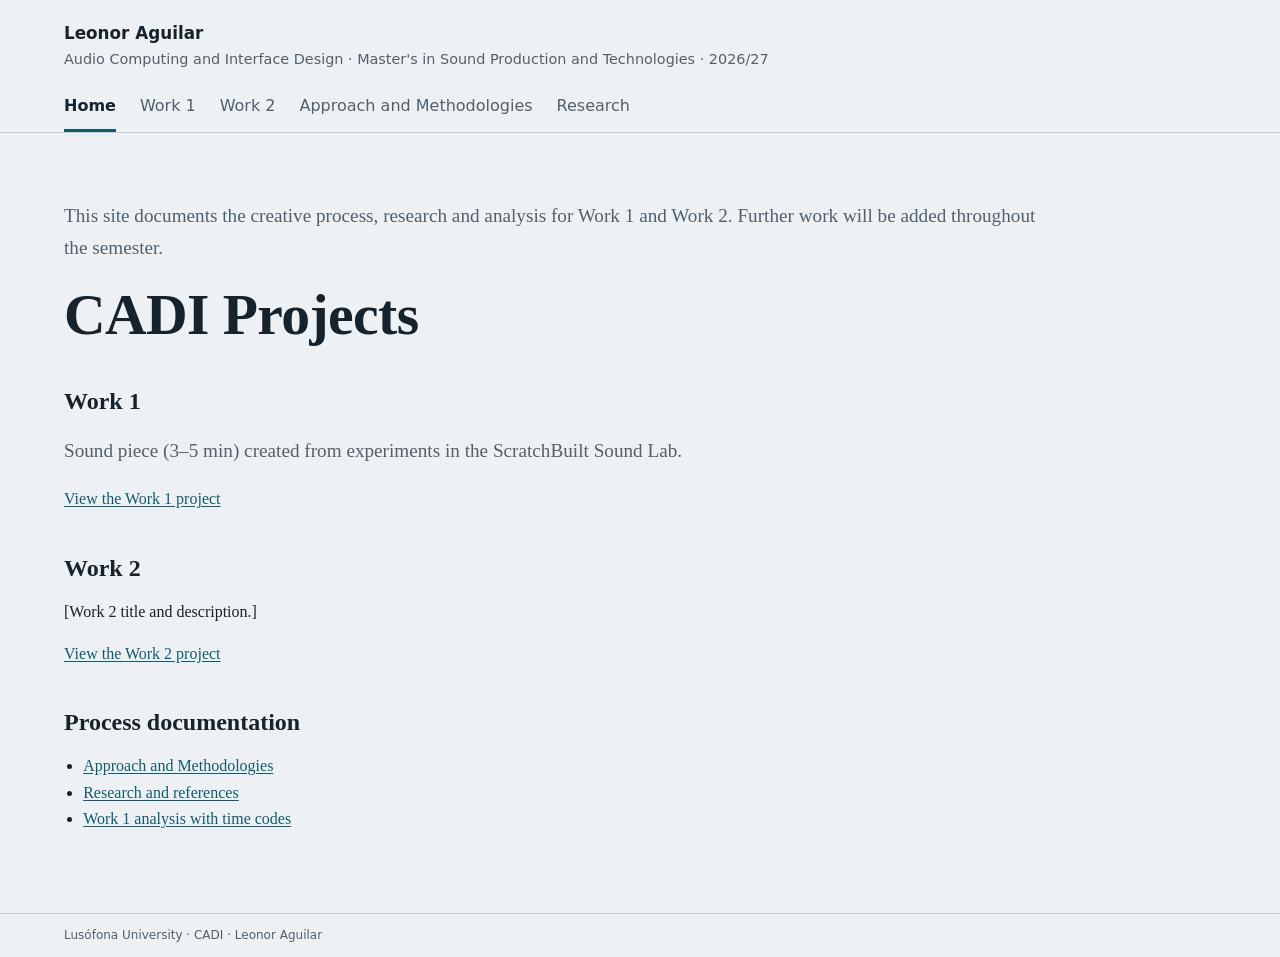
==== index.html @ 3d1f1cb6 "Add files via upload" ====
<!DOCTYPE html>
<html lang="en">
<head>
<meta charset="utf-8">
<meta name="viewport" content="width=device-width, initial-scale=1">
<title>Home · CADI · Leonor Aguilar</title>
<link rel="stylesheet" href="style.css">
</head>
<body>
<a class="skip" href="#main">Skip to content</a>
<header class="top">
<p class="id"><strong>Leonor Aguilar</strong> Audio Computing and Interface Design · Master's in Sound Production and Technologies · 2026/27</p>
<nav aria-label="Main"><a href="index.html" aria-current="page">Home</a><a href="work1.html">Work 1</a><a href="work2.html">Work 2</a><a href="abordagem.html">Approach and Methodologies</a><a href="pesquisa.html">Research</a></nav>
</header>
<main id="main">
<p class="lead">This site documents the creative process, research and analysis for Work 1 and Work 2. Further work will be added throughout the semester.</p>
<h1>CADI Projects</h1>
<h2>Work 1</h2>
<p class="lead">Sound piece (3–5 min) created from experiments in the ScratchBuilt Sound Lab.</p>
<p><a href="work1.html">View the Work 1 project</a></p>
<h2>Work 2</h2>
<p>[Work 2 title and description.]</p>
<p><a href="work2.html">View the Work 2 project</a></p>
<h2>Process documentation</h2>
<ul class="links">
<li><a href="abordagem.html">Approach and Methodologies</a></li>
<li><a href="pesquisa.html">Research and references</a></li>
<li><a href="work1.html#analysis">Work 1 analysis with time codes</a></li>
</ul>
</main>
<footer>Lusófona University · CADI · Leonor Aguilar</footer>
</body>
</html>
---- style.css ----
:root{--bg:#eef1f3;--ink:#16222c;--muted:#51606c;--line:#c5ced5;--accent:#0f5c6e;--paper:#fbfcfc}
@media (prefers-color-scheme:dark){:root{--bg:#10171c;--ink:#e6ecf0;--muted:#9aa9b4;--line:#2b3943;--accent:#6cc4d6;--paper:#162027}}
*{box-sizing:border-box}
html{font-size:100%}
body{min-height:100vh;display:flex;flex-direction:column;margin:0;background:var(--bg);color:var(--ink);font-family:"Iowan Old Style",Palatino,"Palatino Linotype",Georgia,serif;line-height:1.65}
.skip{position:absolute;left:-999px;top:0;background:var(--accent);color:#fff;padding:.5rem 1rem}
.skip:focus{left:0;z-index:10}
a{color:var(--accent);text-underline-offset:.15em}
a:focus-visible,audio:focus-visible{outline:3px solid var(--accent);outline-offset:3px}
.top{padding:1.25rem clamp(1rem,5vw,4rem) 0;border-bottom:1px solid var(--line);font-family:system-ui,-apple-system,"Segoe UI",sans-serif}
.id{margin:0 0 .75rem;font-size:.9rem;color:var(--muted)}
.id strong{display:block;font-size:1.05rem;color:var(--ink)}
nav{display:flex;flex-wrap:wrap;gap:0 1.5rem}
nav a{padding:.6rem 0;color:var(--muted);text-decoration:none;border-bottom:3px solid transparent}
nav a:hover{color:var(--ink)}
nav a[aria-current=page]{color:var(--ink);border-bottom-color:var(--accent);font-weight:600}
main{flex:1;max-width:70rem;margin:0;padding:3rem clamp(1rem,5vw,4rem) 4rem;text-align:left}
h1{font-size:clamp(2.2rem,6vw,3.6rem);line-height:1.1;margin:0 0 1.25rem;font-weight:600;letter-spacing:-.01em}
h2{font-size:1.5rem;margin:2.5rem 0 .75rem;line-height:1.25}
.work-title{font-size:1.5rem;line-height:1.25;margin:2.5rem 0 .75rem;font-weight:700;letter-spacing:normal}
h3{font-size:1.1rem;margin:0 0 .4rem;font-family:system-ui,-apple-system,"Segoe UI",sans-serif}
.lead{font-size:1.2rem;color:var(--muted)}
.player{margin:2rem 0;padding:1rem 1.25rem;background:var(--paper);border:1px solid var(--line);border-left:6px solid var(--accent)}
.player figcaption{font-family:system-ui,-apple-system,"Segoe UI",sans-serif;font-weight:600;margin-bottom:.6rem}
audio{width:100%;display:block}
img{max-width:100%;height:auto;display:block;margin-top:.75rem}
.exp{padding:1rem 0;border-top:1px solid var(--line)}
.links{padding-left:1.2rem}
.refs{padding-left:1.2rem}
.refs li{margin-bottom:.8rem}
.timeline{list-style:none;margin:1.25rem 0;padding:0;border-left:2px solid var(--line)}
.timeline li{display:grid;grid-template-columns:5rem 1fr;gap:1rem;padding:.5rem 0 .5rem 0;position:relative}
.timeline li::before{content:"";position:absolute;left:-6px;top:1.05rem;width:10px;height:10px;border-radius:50%;background:var(--accent)}
.timeline time{font-family:ui-monospace,SFMono-Regular,Menlo,monospace;font-size:.95rem;color:var(--accent);padding-left:1.25rem;padding-top:.15rem}
.timeline p{margin:0}
footer{padding:.75rem clamp(1rem,5vw,4rem);border-top:1px solid var(--line);color:var(--muted);font-family:system-ui,-apple-system,"Segoe UI",sans-serif;font-size:.75rem}
@media (max-width:30rem){.timeline li{grid-template-columns:1fr;gap:.1rem}}
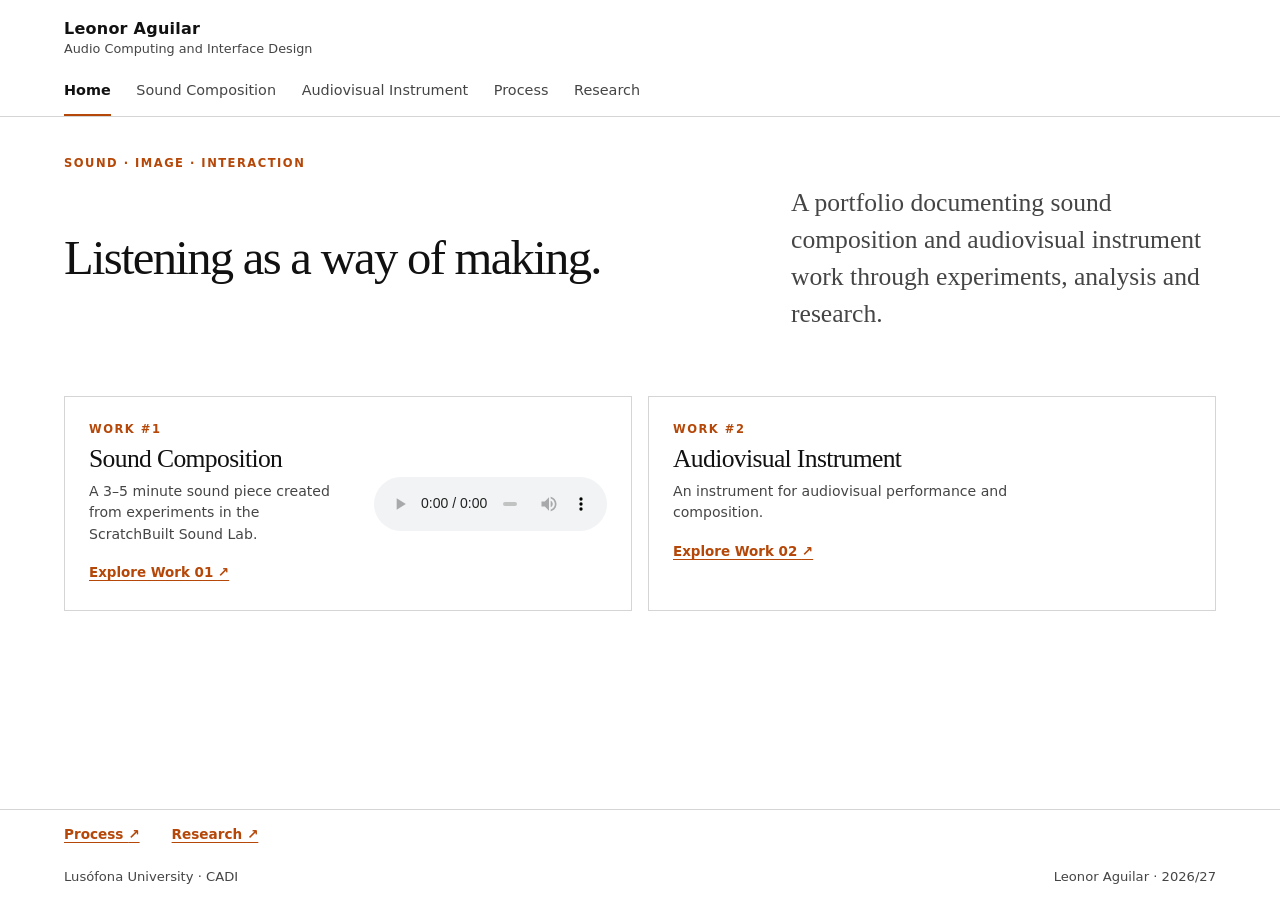
==== commit 7252d2e8: "Update portfolio design and audio" ====
--- a/index.html
+++ b/index.html
@@ -3,31 +3,61 @@
 <head>
 <meta charset="utf-8">
 <meta name="viewport" content="width=device-width, initial-scale=1">
+<meta name="description" content="Sound and interactive media projects by Leonor Aguilar for Audio Computing and Interface Design.">
 <title>Home · CADI · Leonor Aguilar</title>
 <link rel="stylesheet" href="style.css">
 </head>
 <body>
 <a class="skip" href="#main">Skip to content</a>
 <header class="top">
-<p class="id"><strong>Leonor Aguilar</strong> Audio Computing and Interface Design · Master's in Sound Production and Technologies · 2026/27</p>
-<nav aria-label="Main"><a href="index.html" aria-current="page">Home</a><a href="work1.html">Work 1</a><a href="work2.html">Work 2</a><a href="abordagem.html">Approach and Methodologies</a><a href="pesquisa.html">Research</a></nav>
+  <a class="identity" href="index.html" aria-label="Leonor Aguilar — Home">
+    <strong>Leonor Aguilar</strong>
+    <span>Audio Computing and Interface Design</span>
+  </a>
+  <nav aria-label="Main">
+    <a href="index.html" aria-current="page">Home</a>
+    <a href="work1.html">Sound Composition</a>
+    <a href="work2.html">Audiovisual Instrument</a>
+    <a href="abordagem.html">Process</a>
+    <a href="pesquisa.html">Research</a>
+  </nav>
 </header>
-<main id="main">
-<p class="lead">This site documents the creative process, research and analysis for Work 1 and Work 2. Further work will be added throughout the semester.</p>
-<h1>CADI Projects</h1>
-<h2>Work 1</h2>
-<p class="lead">Sound piece (3–5 min) created from experiments in the ScratchBuilt Sound Lab.</p>
-<p><a href="work1.html">View the Work 1 project</a></p>
-<h2>Work 2</h2>
-<p>[Work 2 title and description.]</p>
-<p><a href="work2.html">View the Work 2 project</a></p>
-<h2>Process documentation</h2>
-<ul class="links">
-<li><a href="abordagem.html">Approach and Methodologies</a></li>
-<li><a href="pesquisa.html">Research and references</a></li>
-<li><a href="work1.html#analysis">Work 1 analysis with time codes</a></li>
-</ul>
+<main id="main" class="home-main">
+  <section class="home-intro" aria-labelledby="site-title">
+    <p class="eyebrow">Sound · Image · Interaction</p>
+    <h1 id="site-title">Listening as a way of making.</h1>
+    <p class="intro-copy">A portfolio documenting sound composition and audiovisual instrument work through experiments, analysis and research.</p>
+  </section>
+
+  <section class="project-index" aria-label="Selected projects">
+    <article class="project-card project-card--sound">
+      <div class="project-card-copy">
+        <p class="eyebrow">Work #1</p>
+        <h2>Sound Composition</h2>
+        <p>A 3–5 minute sound piece created from experiments in the ScratchBuilt Sound Lab.</p>
+        <a class="text-link" href="work1.html">Explore Work 01 <span aria-hidden="true">↗</span></a>
+      </div>
+      <audio class="project-audio" controls preload="none" aria-label="Listen to Work 01"></audio>
+    </article>
+
+    <article class="project-card project-card--audiovisual">
+      <div class="project-card-copy">
+        <p class="eyebrow">Work #2</p>
+        <h2>Audiovisual Instrument</h2>
+        <p>An instrument for audiovisual performance and composition.</p>
+        <a class="text-link" href="work2.html">Explore Work 02 <span aria-hidden="true">↗</span></a>
+      </div>
+    </article>
+  </section>
+
 </main>
-<footer>Lusófona University · CADI · Leonor Aguilar</footer>
+<footer>
+  <nav class="project-footer-links" aria-label="More about this work">
+    <a href="abordagem.html">Process <span aria-hidden="true">↗</span></a>
+    <a href="pesquisa.html">Research <span aria-hidden="true">↗</span></a>
+  </nav>
+  <span>Lusófona University · CADI</span>
+  <span>Leonor Aguilar · 2026/27</span>
+</footer>
 </body>
 </html>
--- a/style.css
+++ b/style.css
@@ -1,37 +1,687 @@
-:root{--bg:#eef1f3;--ink:#16222c;--muted:#51606c;--line:#c5ced5;--accent:#0f5c6e;--paper:#fbfcfc}
-@media (prefers-color-scheme:dark){:root{--bg:#10171c;--ink:#e6ecf0;--muted:#9aa9b4;--line:#2b3943;--accent:#6cc4d6;--paper:#162027}}
-*{box-sizing:border-box}
-html{font-size:100%}
-body{min-height:100vh;display:flex;flex-direction:column;margin:0;background:var(--bg);color:var(--ink);font-family:"Iowan Old Style",Palatino,"Palatino Linotype",Georgia,serif;line-height:1.65}
-.skip{position:absolute;left:-999px;top:0;background:var(--accent);color:#fff;padding:.5rem 1rem}
-.skip:focus{left:0;z-index:10}
-a{color:var(--accent);text-underline-offset:.15em}
-a:focus-visible,audio:focus-visible{outline:3px solid var(--accent);outline-offset:3px}
-.top{padding:1.25rem clamp(1rem,5vw,4rem) 0;border-bottom:1px solid var(--line);font-family:system-ui,-apple-system,"Segoe UI",sans-serif}
-.id{margin:0 0 .75rem;font-size:.9rem;color:var(--muted)}
-.id strong{display:block;font-size:1.05rem;color:var(--ink)}
-nav{display:flex;flex-wrap:wrap;gap:0 1.5rem}
-nav a{padding:.6rem 0;color:var(--muted);text-decoration:none;border-bottom:3px solid transparent}
-nav a:hover{color:var(--ink)}
-nav a[aria-current=page]{color:var(--ink);border-bottom-color:var(--accent);font-weight:600}
-main{flex:1;max-width:70rem;margin:0;padding:3rem clamp(1rem,5vw,4rem) 4rem;text-align:left}
-h1{font-size:clamp(2.2rem,6vw,3.6rem);line-height:1.1;margin:0 0 1.25rem;font-weight:600;letter-spacing:-.01em}
-h2{font-size:1.5rem;margin:2.5rem 0 .75rem;line-height:1.25}
-.work-title{font-size:1.5rem;line-height:1.25;margin:2.5rem 0 .75rem;font-weight:700;letter-spacing:normal}
-h3{font-size:1.1rem;margin:0 0 .4rem;font-family:system-ui,-apple-system,"Segoe UI",sans-serif}
-.lead{font-size:1.2rem;color:var(--muted)}
-.player{margin:2rem 0;padding:1rem 1.25rem;background:var(--paper);border:1px solid var(--line);border-left:6px solid var(--accent)}
-.player figcaption{font-family:system-ui,-apple-system,"Segoe UI",sans-serif;font-weight:600;margin-bottom:.6rem}
-audio{width:100%;display:block}
-img{max-width:100%;height:auto;display:block;margin-top:.75rem}
-.exp{padding:1rem 0;border-top:1px solid var(--line)}
-.links{padding-left:1.2rem}
-.refs{padding-left:1.2rem}
-.refs li{margin-bottom:.8rem}
-.timeline{list-style:none;margin:1.25rem 0;padding:0;border-left:2px solid var(--line)}
-.timeline li{display:grid;grid-template-columns:5rem 1fr;gap:1rem;padding:.5rem 0 .5rem 0;position:relative}
-.timeline li::before{content:"";position:absolute;left:-6px;top:1.05rem;width:10px;height:10px;border-radius:50%;background:var(--accent)}
-.timeline time{font-family:ui-monospace,SFMono-Regular,Menlo,monospace;font-size:.95rem;color:var(--accent);padding-left:1.25rem;padding-top:.15rem}
-.timeline p{margin:0}
-footer{padding:.75rem clamp(1rem,5vw,4rem);border-top:1px solid var(--line);color:var(--muted);font-family:system-ui,-apple-system,"Segoe UI",sans-serif;font-size:.75rem}
-@media (max-width:30rem){.timeline li{grid-template-columns:1fr;gap:.1rem}}
+:root {
+  color-scheme: light dark;
+  --bg: #ffffff;
+  --paper: #ffffff;
+  --ink: #111111;
+  --muted: #454545;
+  --line: #d5d5d5;
+  --accent: #b54708;
+  --accent-soft: #fff0e5;
+  --focus: #111111;
+  --display: "Iowan Old Style", "Palatino Linotype", Palatino, Georgia, serif;
+  --body: system-ui, -apple-system, "Segoe UI", sans-serif;
+}
+
+@media (prefers-color-scheme: dark) {
+  :root {
+    --bg: #111111;
+    --paper: #1b1b1b;
+    --ink: #ffffff;
+    --muted: #c6c6c6;
+    --line: #444444;
+    --accent: #ff9a52;
+    --accent-soft: #382317;
+    --focus: #ffffff;
+  }
+}
+
+* {
+  box-sizing: border-box;
+}
+
+html {
+  scroll-behavior: smooth;
+  scroll-padding-top: 1rem;
+}
+
+body {
+  display: flex;
+  min-height: 100vh;
+  flex-direction: column;
+  margin: 0;
+  background: var(--bg);
+  color: var(--ink);
+  font-family: var(--body);
+  line-height: 1.65;
+}
+
+a {
+  color: var(--accent);
+  text-underline-offset: 0.2em;
+  text-decoration-thickness: 0.08em;
+}
+
+a:hover {
+  text-decoration-thickness: 0.14em;
+}
+
+a:focus-visible,
+audio:focus-visible,
+time[role="button"]:focus-visible {
+  outline: 3px solid var(--focus);
+  outline-offset: 4px;
+}
+
+audio {
+  accent-color: var(--accent);
+}
+
+.skip {
+  position: absolute;
+  top: 0.5rem;
+  left: -9999px;
+  z-index: 2;
+  padding: 0.65rem 1rem;
+  background: var(--accent);
+  color: var(--bg);
+}
+
+.skip:focus {
+  left: 0.5rem;
+}
+
+.top {
+  padding: 1.1rem clamp(1.25rem, 5vw, 5rem) 0;
+  border-bottom: 1px solid var(--line);
+}
+
+.identity {
+  display: flex;
+  width: fit-content;
+  flex-direction: column;
+  color: var(--ink);
+  line-height: 1.4;
+  text-decoration: none;
+}
+
+.identity strong {
+  font-size: 1rem;
+  letter-spacing: 0.015em;
+}
+
+.identity span {
+  color: var(--muted);
+  font-size: 0.8rem;
+}
+
+.top nav {
+  display: flex;
+  flex-wrap: wrap;
+  gap: 0 1.6rem;
+  margin-top: 0.8rem;
+}
+
+.top nav a {
+  padding: 0.55rem 0 0.65rem;
+  border-bottom: 2px solid transparent;
+  color: var(--muted);
+  font-size: 0.9rem;
+  text-decoration: none;
+}
+
+.top nav a:hover {
+  color: var(--ink);
+}
+
+.top nav a[aria-current="page"] {
+  border-bottom-color: var(--accent);
+  color: var(--ink);
+  font-weight: 650;
+}
+
+main {
+  width: 100%;
+  max-width: none;
+  flex: 1;
+  margin: 0;
+  padding: clamp(1.25rem, 3vw, 2.5rem) clamp(1.25rem, 5vw, 5rem);
+}
+
+h1,
+h2,
+h3,
+p,
+figure,
+ul,
+ol {
+  margin-top: 0;
+}
+
+h1,
+h2,
+h3 {
+  font-family: var(--display);
+  font-weight: 500;
+  line-height: 1.12;
+}
+
+h1 {
+  max-width: 20ch;
+  margin-bottom: 0.9rem;
+  font-size: clamp(2rem, 4vw, 3.6rem);
+  letter-spacing: -0.035em;
+}
+
+h2 {
+  margin-bottom: 0.9rem;
+  font-size: clamp(1.75rem, 3vw, 2.4rem);
+  letter-spacing: -0.025em;
+}
+
+h3 {
+  margin-bottom: 0.6rem;
+  font-family: var(--body);
+  font-size: 1.05rem;
+  font-weight: 650;
+  letter-spacing: -0.01em;
+}
+
+.eyebrow {
+  margin-bottom: 0.8rem;
+  color: var(--accent);
+  font-size: 0.72rem;
+  font-weight: 700;
+  letter-spacing: 0.13em;
+  line-height: 1.4;
+  text-transform: uppercase;
+}
+
+.home-main {
+  max-width: none;
+}
+
+.home-intro {
+  display: grid;
+  max-width: none;
+  grid-template-columns: minmax(0, 1.2fr) minmax(0, 0.8fr);
+  column-gap: clamp(2rem, 7vw, 7rem);
+  align-items: end;
+  padding: 0 0 clamp(2.5rem, 5vw, 4.5rem);
+}
+
+.home-intro .eyebrow {
+  grid-column: 1 / -1;
+}
+
+.home-intro h1 {
+  grid-column: 1;
+  grid-row: 2 / span 2;
+  align-self: center;
+  max-width: none;
+  margin-bottom: 0;
+  font-size: clamp(2.35rem, 3.8vw, 3.35rem);
+}
+
+.intro-copy {
+  grid-column: 2;
+  grid-row: 2;
+  align-self: center;
+  max-width: 48ch;
+  margin-bottom: 0;
+  color: var(--muted);
+  font-family: var(--display);
+  font-size: clamp(1.2rem, 2vw, 1.6rem);
+  line-height: 1.45;
+}
+
+.project-index {
+  display: grid;
+  grid-template-columns: repeat(2, minmax(0, 1fr));
+  gap: 1rem;
+}
+
+.project-card {
+  min-width: 0;
+  padding: clamp(1rem, 2vw, 1.5rem);
+  border: 1px solid var(--line);
+  border-bottom: 1px solid var(--line);
+  background: var(--paper);
+}
+
+.project-card--sound {
+  display: grid;
+  grid-template-columns: minmax(0, 1fr) minmax(14rem, 0.9fr);
+  align-items: center;
+  gap: clamp(1rem, 2vw, 2rem);
+}
+
+.project-card-copy {
+  max-width: 34rem;
+}
+
+.project-card-copy h2 {
+  margin-bottom: 0.45rem;
+  font-size: clamp(1.4rem, 2vw, 1.8rem);
+}
+
+.project-card-copy > p:not(.eyebrow) {
+  max-width: 38ch;
+  margin-bottom: 0.65rem;
+  color: var(--muted);
+  font-size: 0.88rem;
+  line-height: 1.5;
+}
+
+.project-card-copy .eyebrow {
+  margin-bottom: 0.5rem;
+}
+
+.text-link {
+  display: inline-block;
+  margin-top: 0.45rem;
+  font-size: 0.84rem;
+  font-weight: 650;
+}
+
+.project-card .project-audio {
+  width: 100%;
+  max-width: 100%;
+  margin-top: 0;
+}
+
+.secondary-links,
+.project-footer-links {
+  display: flex;
+  flex-wrap: wrap;
+  gap: 0.75rem 2rem;
+  margin-top: 2rem;
+  padding-top: 1rem;
+}
+
+.secondary-links a,
+.project-footer-links a {
+  font-size: 0.9rem;
+  font-weight: 600;
+}
+
+.project-heading {
+  max-width: 72rem;
+  padding-bottom: clamp(1.75rem, 4vw, 3rem);
+}
+
+.research-page > .project-heading {
+  padding-bottom: 0;
+}
+
+.research-page > .project-heading + .content-section {
+  margin-top: clamp(2.5rem, 5vw, 4rem);
+}
+
+.project-heading h1 {
+  margin-bottom: 1rem;
+}
+
+.project-summary,
+.section-intro {
+  max-width: 60ch;
+  margin-bottom: 0;
+  color: var(--muted);
+  font-family: var(--display);
+  font-size: clamp(1.15rem, 2vw, 1.45rem);
+  line-height: 1.5;
+}
+
+.contents {
+  display: flex;
+  flex-wrap: wrap;
+  gap: 0.45rem 1.4rem;
+  margin: 0 0 2.5rem;
+  padding-block: 0.9rem;
+}
+
+.contents a {
+  font-size: 0.8rem;
+  font-weight: 600;
+}
+
+.media-panel {
+  margin: 0 0 clamp(3rem, 8vw, 6rem);
+  padding: clamp(1.1rem, 3vw, 2rem);
+  border: 1px solid var(--line);
+  border-left: 4px solid var(--accent);
+  background: var(--paper);
+}
+
+.audio-player-panel {
+  padding: 0;
+  border: 0;
+  background: transparent;
+}
+
+.work2-media-panel {
+  max-width: none;
+  padding: 0;
+  border: 0;
+  background: transparent;
+}
+
+.media-panel figcaption {
+  display: flex;
+  flex-wrap: wrap;
+  align-items: baseline;
+  justify-content: space-between;
+  gap: 0.5rem 1rem;
+  margin-bottom: 1rem;
+}
+
+.media-panel figcaption strong {
+  font-family: var(--display);
+  font-size: 1.25rem;
+  font-weight: 500;
+}
+
+.media-panel .eyebrow {
+  margin-bottom: 0;
+}
+
+.media-panel audio,
+.media-panel video,
+.project-audio {
+  display: block;
+  width: 100%;
+  margin-top: 0.75rem;
+}
+
+.project-video {
+  width: min(100%, 36rem);
+  margin-inline: auto;
+  aspect-ratio: 16 / 9;
+  background: var(--ink);
+  object-fit: contain;
+}
+
+.audio-note {
+  margin-top: 0.6rem;
+}
+
+.asset-placeholder {
+  margin-bottom: 0;
+  padding: 1rem;
+  border: 1px dashed var(--line);
+  color: var(--muted);
+  font-size: 0.88rem;
+}
+
+code {
+  color: var(--ink);
+  font-family: ui-monospace, SFMono-Regular, Menlo, monospace;
+  font-size: 0.9em;
+  overflow-wrap: anywhere;
+}
+
+.content-section {
+  margin-block: clamp(2.5rem, 5vw, 4rem);
+}
+
+.content-section > .eyebrow {
+  margin-bottom: 0.7rem;
+}
+
+.content-section > p:not(.eyebrow),
+.analysis-section > p,
+.process-item p,
+.experiment p,
+.project-sections p {
+  max-width: 70ch;
+}
+
+.analysis-section {
+  max-width: 76ch;
+}
+
+.analysis-section {
+  margin-top: 2.5rem;
+}
+
+.analysis-section h3 {
+  margin-top: 0;
+}
+
+.timeline {
+  margin: 1.3rem 0 2rem;
+  padding: 0;
+  list-style: none;
+}
+
+.timeline li {
+  position: relative;
+  display: grid;
+  grid-template-columns: 4.5rem minmax(0, 1fr);
+  gap: 1rem;
+  padding: 0.65rem 0;
+}
+
+.timeline li::before {
+  position: absolute;
+  top: 1.15rem;
+  left: -4px;
+  width: 7px;
+  height: 7px;
+  border-radius: 50%;
+  background: var(--accent);
+  content: "";
+}
+
+.timeline time {
+  padding: 0.12rem 0 0 0.9rem;
+  color: var(--accent);
+  font-family: ui-monospace, SFMono-Regular, Menlo, monospace;
+  font-size: 0.86rem;
+  font-variant-numeric: tabular-nums;
+}
+
+.timeline time[role="button"] {
+  cursor: pointer;
+  text-decoration: underline;
+  text-underline-offset: 0.2em;
+}
+
+.timeline p {
+  margin: 0;
+}
+
+.project-sections {
+  display: grid;
+  grid-template-columns: repeat(2, minmax(0, 1fr));
+  gap: 0 2rem;
+  max-width: 90rem;
+}
+
+.project-sections .content-section {
+  padding-top: 1.4rem;
+}
+
+.process-grid {
+  display: grid;
+  grid-template-columns: repeat(3, minmax(0, 1fr));
+  gap: clamp(1rem, 2vw, 2rem);
+  margin-top: 1.25rem;
+  max-width: 96rem;
+}
+
+.process-item {
+  min-width: 0;
+}
+
+.process-item h3 {
+  padding-bottom: 0.7rem;
+}
+
+.process-item p,
+.experiment p {
+  color: var(--muted);
+  font-size: 0.92rem;
+}
+
+.experiment-list {
+  margin-top: 2rem;
+  max-width: 96rem;
+}
+
+.experiment {
+  display: grid;
+  grid-template-columns: minmax(0, 1fr) minmax(14rem, 0.8fr);
+  align-items: center;
+  gap: 1.5rem;
+  padding: 1.5rem 0;
+}
+
+.experiment .eyebrow {
+  margin-bottom: 0.45rem;
+  color: var(--accent);
+}
+
+.experiment h3 {
+  margin-top: 0;
+}
+
+.experiment audio {
+  display: block;
+  width: min(100%, 32rem);
+  min-height: 3.5rem;
+  margin-top: 0.75rem;
+}
+
+.experiment .asset-placeholder {
+  min-height: 5rem;
+}
+
+.reference-list,
+.bibliography {
+  padding-left: 1.25rem;
+}
+
+.reference-list {
+  list-style-type: decimal;
+}
+
+.reference-list li,
+.bibliography li {
+  padding: 0.8rem 0 0.8rem 0.3rem;
+}
+
+.reference-list li {
+  display: list-item;
+}
+
+.reference-list li span {
+  display: block;
+}
+
+.reference-list li span + span {
+  margin-top: 0.35rem;
+}
+
+.bibliography li span,
+.bibliography li a {
+  display: block;
+}
+
+.bibliography li a {
+  width: fit-content;
+  margin-top: 0.35rem;
+  font-size: 0.86rem;
+}
+
+footer {
+  display: flex;
+  flex-wrap: wrap;
+  justify-content: space-between;
+  gap: 0.25rem 1rem;
+  padding: 0.8rem clamp(1.25rem, 5vw, 5rem);
+  border-top: 1px solid var(--line);
+  color: var(--muted);
+  font-size: 0.82rem;
+}
+
+footer .project-footer-links {
+  width: 100%;
+  margin: 0 0 0.5rem;
+  padding: 0 0 0.5rem;
+  border: 0;
+}
+
+footer .project-footer-links a {
+  font-size: 0.85rem;
+}
+
+@media (max-width: 54rem) {
+  main {
+    padding-inline: clamp(1.25rem, 4vw, 2.25rem);
+  }
+
+  .project-index {
+    grid-template-columns: 1fr;
+  }
+
+  .project-card--sound {
+    grid-template-columns: minmax(0, 1fr) minmax(14rem, 0.75fr);
+  }
+}
+
+@media (max-width: 40rem) {
+  .top {
+    padding-top: 0.85rem;
+  }
+
+  .top nav {
+    gap: 0 1rem;
+  }
+
+  .top nav a {
+    font-size: 0.82rem;
+  }
+
+  .home-intro {
+    grid-template-columns: 1fr;
+    column-gap: 0;
+  }
+
+  .home-intro .eyebrow,
+  .home-intro h1,
+  .intro-copy {
+    grid-column: 1;
+    grid-row: auto;
+  }
+
+  .home-intro h1 {
+    max-width: 14ch;
+    margin-bottom: 1.25rem;
+    font-size: clamp(2rem, 8vw, 2.65rem);
+  }
+
+  .intro-copy {
+    margin-bottom: 0;
+  }
+
+  .project-sections,
+  .process-grid {
+    grid-template-columns: 1fr;
+    gap: 1rem;
+  }
+
+  .project-card--sound {
+    grid-template-columns: 1fr;
+  }
+
+  .experiment {
+    grid-template-columns: 1fr;
+    gap: 0.75rem;
+  }
+
+  .timeline li {
+    grid-template-columns: 3.8rem minmax(0, 1fr);
+    gap: 0.55rem;
+  }
+
+  .timeline time {
+    padding-left: 0.55rem;
+    font-size: 0.8rem;
+  }
+}
+
+@media (prefers-reduced-motion: reduce) {
+  html {
+    scroll-behavior: auto;
+  }
+}
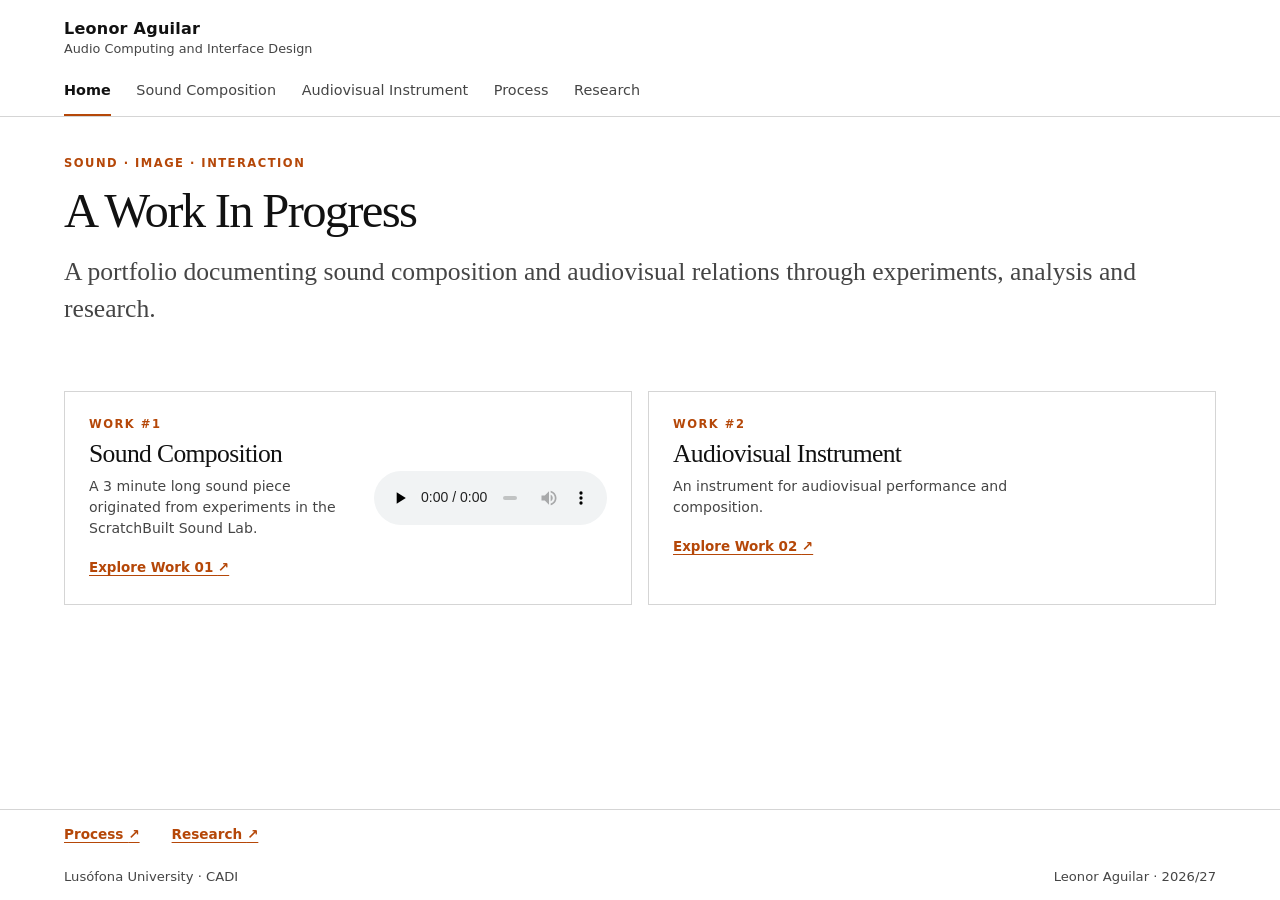
==== commit 28f862b2: "Atualiza o site e adiciona audio" ====
--- a/index.html
+++ b/index.html
@@ -25,8 +25,8 @@
 <main id="main" class="home-main">
   <section class="home-intro" aria-labelledby="site-title">
     <p class="eyebrow">Sound · Image · Interaction</p>
-    <h1 id="site-title">Listening as a way of making.</h1>
-    <p class="intro-copy">A portfolio documenting sound composition and audiovisual instrument work through experiments, analysis and research.</p>
+    <h1 id="site-title">A Work In Progress</h1>
+    <p class="intro-copy">A portfolio documenting sound composition and audiovisual relations through experiments, analysis and research.</p>
   </section>
 
   <section class="project-index" aria-label="Selected projects">
@@ -34,10 +34,13 @@
       <div class="project-card-copy">
         <p class="eyebrow">Work #1</p>
         <h2>Sound Composition</h2>
-        <p>A 3–5 minute sound piece created from experiments in the ScratchBuilt Sound Lab.</p>
+        <p>A 3 minute long sound piece originated from experiments in the ScratchBuilt Sound Lab.</p>
         <a class="text-link" href="work1.html">Explore Work 01 <span aria-hidden="true">↗</span></a>
       </div>
-      <audio class="project-audio" controls preload="none" aria-label="Listen to Work 01"></audio>
+      <audio class="project-audio" controls preload="none" aria-label="Listen to Work 01">
+        <source src="audio/CADI_COMPOSITION_LA.wav" type="audio/wav">
+        Your browser does not support WAV audio.
+      </audio>
     </article>
 
     <article class="project-card project-card--audiovisual">
--- a/style.css
+++ b/style.css
@@ -193,9 +193,7 @@
 .home-intro {
   display: grid;
   max-width: none;
-  grid-template-columns: minmax(0, 1.2fr) minmax(0, 0.8fr);
-  column-gap: clamp(2rem, 7vw, 7rem);
-  align-items: end;
+  grid-template-columns: 1fr;
   padding: 0 0 clamp(2.5rem, 5vw, 4.5rem);
 }
 
@@ -205,18 +203,13 @@
 
 .home-intro h1 {
   grid-column: 1;
-  grid-row: 2 / span 2;
-  align-self: center;
   max-width: none;
-  margin-bottom: 0;
+  margin-bottom: 0.9rem;
   font-size: clamp(2.35rem, 3.8vw, 3.35rem);
 }
 
 .intro-copy {
-  grid-column: 2;
-  grid-row: 2;
-  align-self: center;
-  max-width: 48ch;
+  grid-column: 1;
   margin-bottom: 0;
   color: var(--muted);
   font-family: var(--display);
@@ -313,12 +306,15 @@
 
 .project-summary,
 .section-intro {
-  max-width: 60ch;
   margin-bottom: 0;
   color: var(--muted);
   font-family: var(--display);
   font-size: clamp(1.15rem, 2vw, 1.45rem);
   line-height: 1.5;
+}
+
+.section-intro {
+  max-width: 60ch;
 }
 
 .contents {
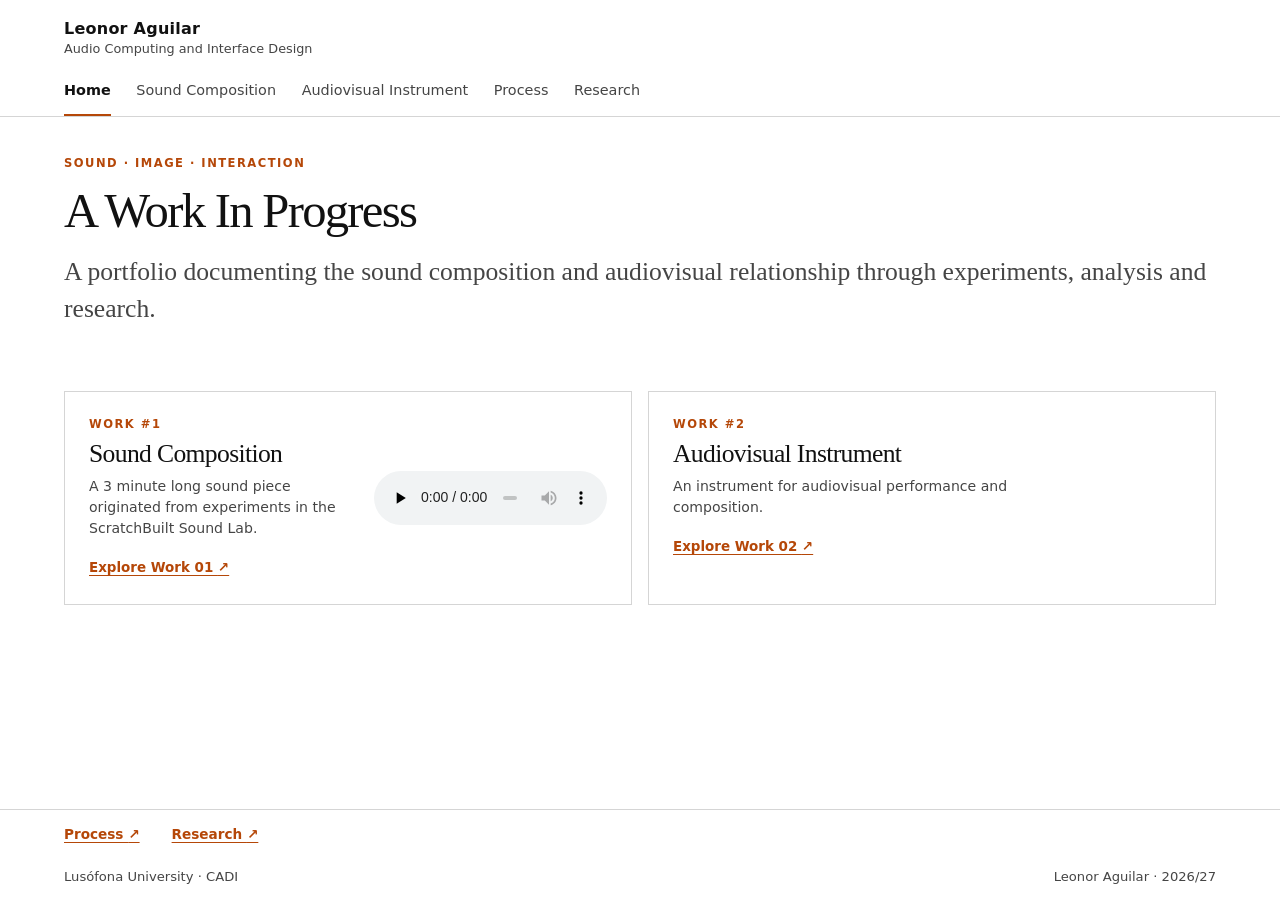
==== commit ea366caf: "atualizar o site" ====
--- a/index.html
+++ b/index.html
@@ -26,7 +26,7 @@
   <section class="home-intro" aria-labelledby="site-title">
     <p class="eyebrow">Sound · Image · Interaction</p>
     <h1 id="site-title">A Work In Progress</h1>
-    <p class="intro-copy">A portfolio documenting sound composition and audiovisual relations through experiments, analysis and research.</p>
+    <p class="intro-copy">A portfolio documenting the sound composition and audiovisual relationship through experiments, analysis and research.</p>
   </section>
 
   <section class="project-index" aria-label="Selected projects">
